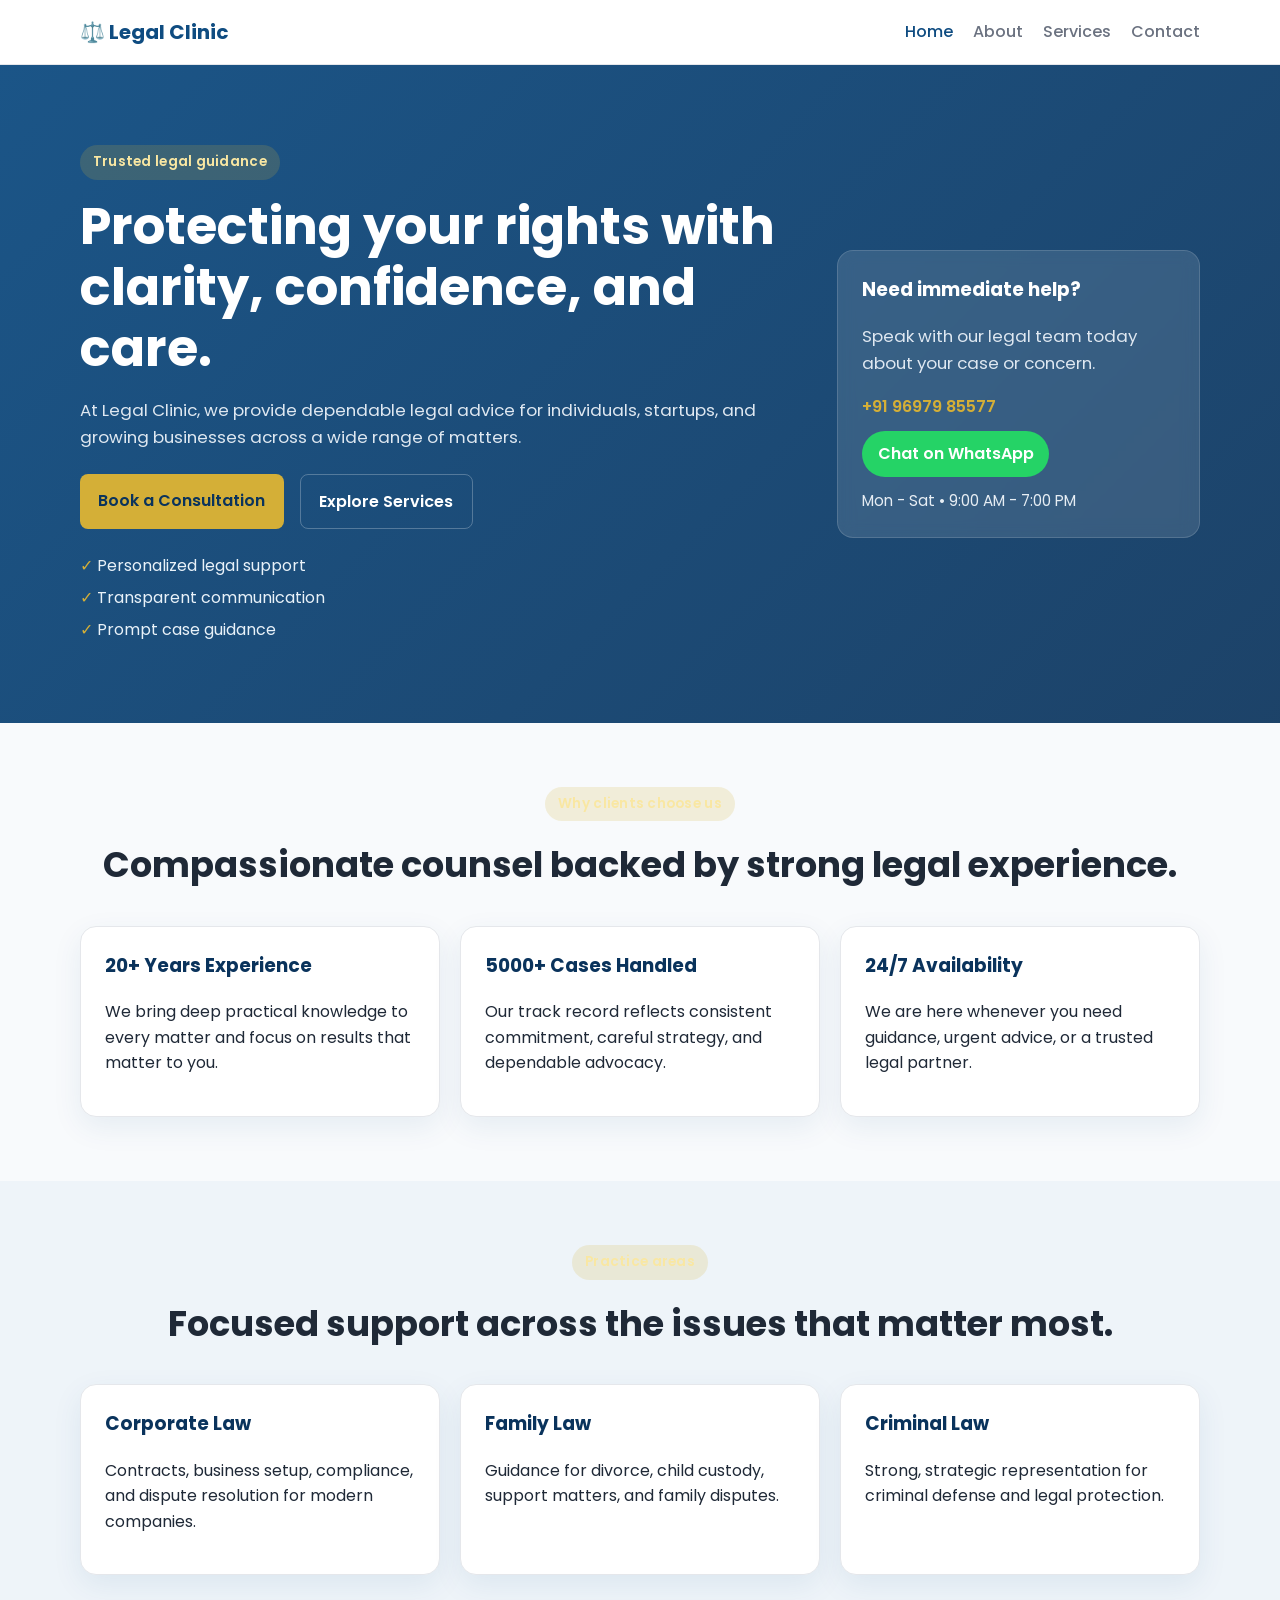
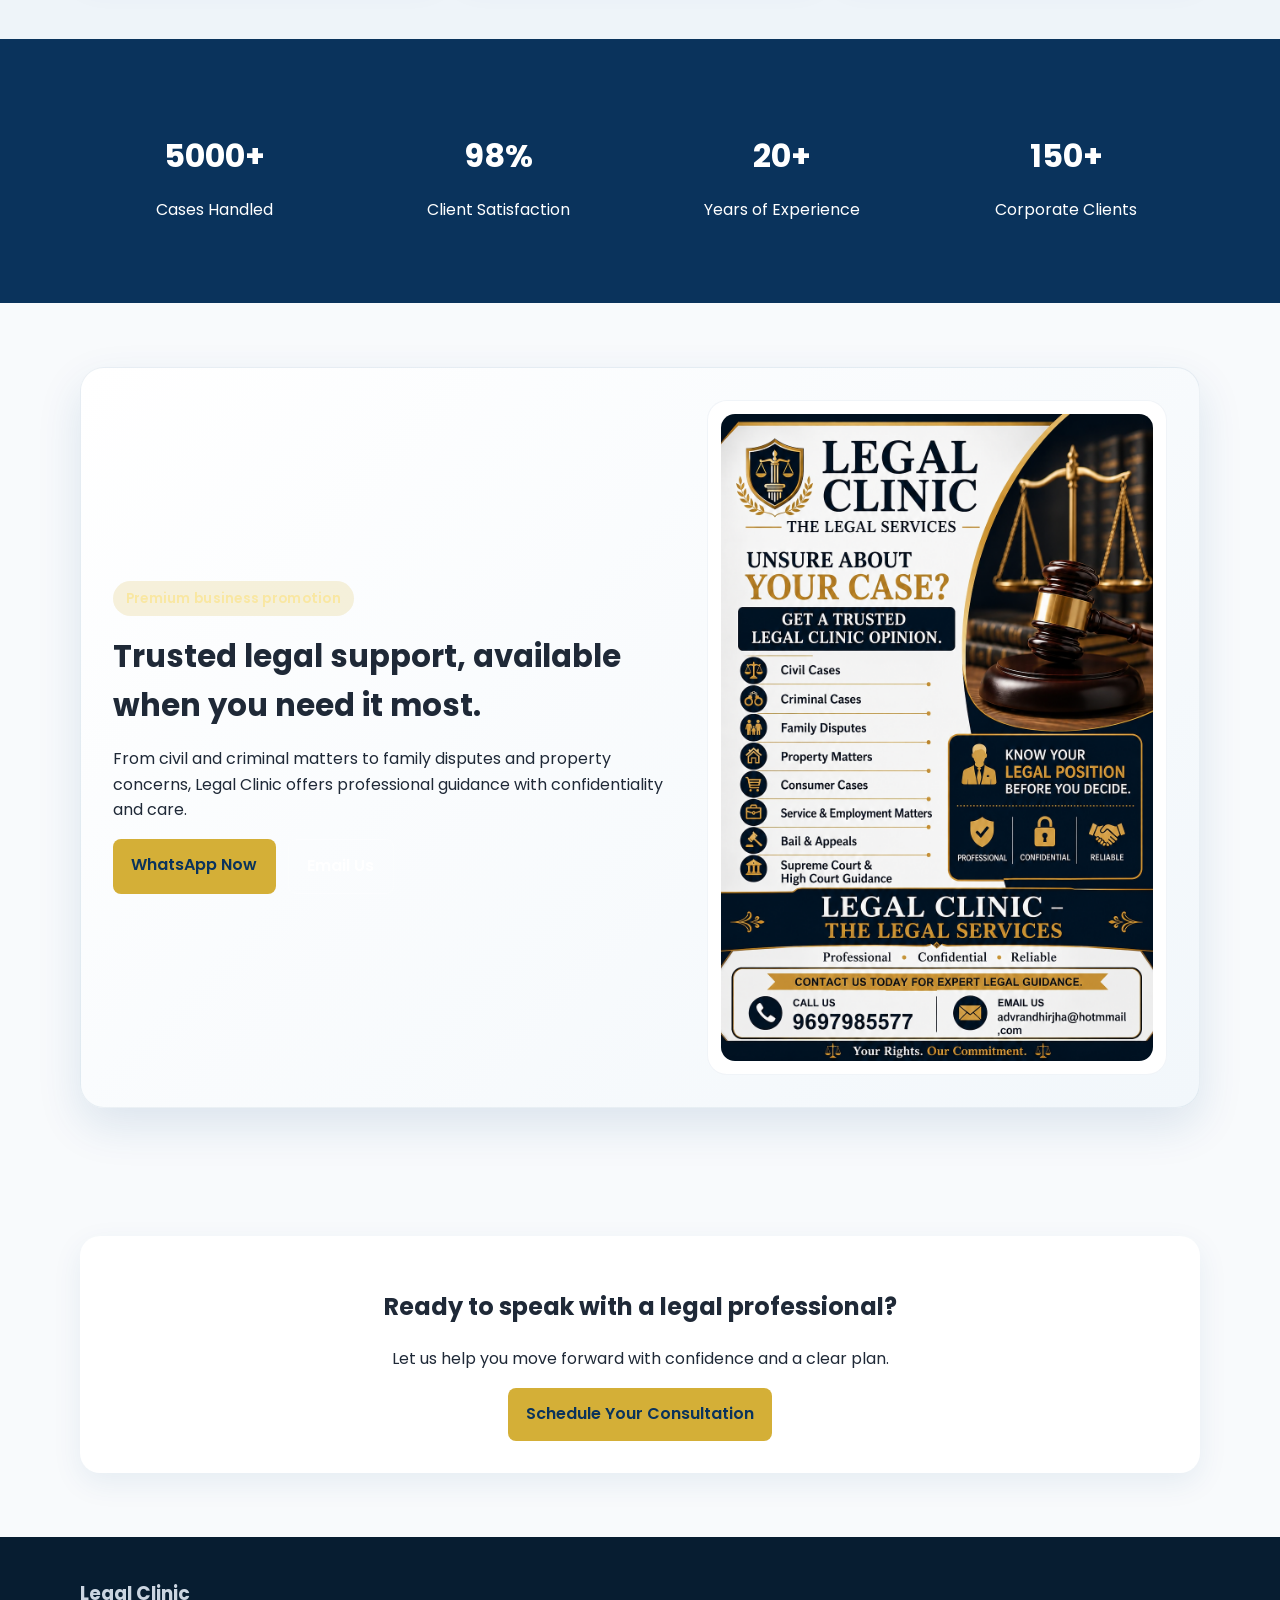
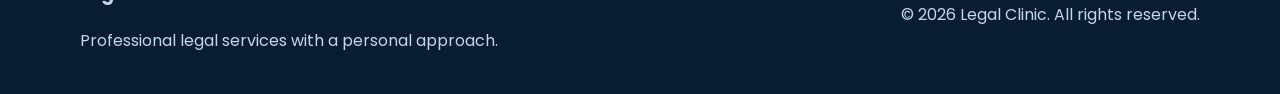
==== index.html @ 0fea8e50 "Initial commit: Legal Clinic website with services, contact, and promotional materials" ====
<!DOCTYPE html>
<html lang="en">
<head>
    <meta charset="UTF-8">
    <meta name="viewport" content="width=device-width, initial-scale=1.0">
    <meta name="description" content="Legal Clinic provides trusted legal guidance for individuals and businesses.">
    <title>Legal Clinic | Trusted Legal Services</title>
    <link rel="stylesheet" href="css/style.css">
    <link href="https://fonts.googleapis.com/css2?family=Poppins:wght@300;400;500;600;700&display=swap" rel="stylesheet">
</head>
<body>
    <header class="site-header">
        <div class="container header-inner">
            <a href="index.html" class="logo">⚖️ Legal Clinic</a>
            <nav class="nav-links">
                <a href="index.html" class="active">Home</a>
                <a href="about.html">About</a>
                <a href="services.html">Services</a>
                <a href="contact.html">Contact</a>
            </nav>
        </div>
    </header>

    <main>
        <section class="hero">
            <div class="container hero-grid">
                <div class="hero-content">
                    <span class="badge">Trusted legal guidance</span>
                    <h1>Protecting your rights with clarity, confidence, and care.</h1>
                    <p>At Legal Clinic, we provide dependable legal advice for individuals, startups, and growing businesses across a wide range of matters.</p>
                    <div class="hero-actions">
                        <a href="contact.html" class="btn btn-primary">Book a Consultation</a>
                        <a href="services.html" class="btn btn-secondary">Explore Services</a>
                    </div>
                    <ul class="hero-points">
                        <li>Personalized legal support</li>
                        <li>Transparent communication</li>
                        <li>Prompt case guidance</li>
                    </ul>
                </div>

                <div class="hero-card">
                    <h3>Need immediate help?</h3>
                    <p>Speak with our legal team today about your case or concern.</p>
                    <a href="tel:+919697985577">+91 96979 85577</a>
                    <a href="https://wa.me/919697985577?text=Hello%20Legal%20Clinic%2C%20I%20would%20like%20to%20discuss%20my%20legal%20matter." class="whatsapp-btn" target="_blank" rel="noopener noreferrer">Chat on WhatsApp</a>
                    <div class="availability">Mon - Sat • 9:00 AM - 7:00 PM</div>
                </div>
            </div>
        </section>

        <section class="section">
            <div class="container">
                <div class="section-heading">
                    <span class="badge">Why clients choose us</span>
                    <h2>Compassionate counsel backed by strong legal experience.</h2>
                </div>
                <div class="cards">
                    <div class="card">
                        <h3>20+ Years Experience</h3>
                        <p>We bring deep practical knowledge to every matter and focus on results that matter to you.</p>
                    </div>
                    <div class="card">
                        <h3>5000+ Cases Handled</h3>
                        <p>Our track record reflects consistent commitment, careful strategy, and dependable advocacy.</p>
                    </div>
                    <div class="card">
                        <h3>24/7 Availability</h3>
                        <p>We are here whenever you need guidance, urgent advice, or a trusted legal partner.</p>
                    </div>
                </div>
            </div>
        </section>

        <section class="section alt-section">
            <div class="container">
                <div class="section-heading">
                    <span class="badge">Practice areas</span>
                    <h2>Focused support across the issues that matter most.</h2>
                </div>
                <div class="cards">
                    <div class="card">
                        <h3>Corporate Law</h3>
                        <p>Contracts, business setup, compliance, and dispute resolution for modern companies.</p>
                    </div>
                    <div class="card">
                        <h3>Family Law</h3>
                        <p>Guidance for divorce, child custody, support matters, and family disputes.</p>
                    </div>
                    <div class="card">
                        <h3>Criminal Law</h3>
                        <p>Strong, strategic representation for criminal defense and legal protection.</p>
                    </div>
                </div>
            </div>
        </section>

        <section class="section stats-section">
            <div class="container stats-grid">
                <div class="stat">
                    <h2>5000+</h2>
                    <p>Cases Handled</p>
                </div>
                <div class="stat">
                    <h2>98%</h2>
                    <p>Client Satisfaction</p>
                </div>
                <div class="stat">
                    <h2>20+</h2>
                    <p>Years of Experience</p>
                </div>
                <div class="stat">
                    <h2>150+</h2>
                    <p>Corporate Clients</p>
                </div>
            </div>
        </section>

        <section class="section">
            <div class="container premium-flyer">
                <div class="premium-flyer-content">
                    <span class="badge">Premium business promotion</span>
                    <h2>Trusted legal support, available when you need it most.</h2>
                    <p>From civil and criminal matters to family disputes and property concerns, Legal Clinic offers professional guidance with confidentiality and care.</p>
                    <div class="flyer-actions">
                        <a href="https://wa.me/919697985577?text=Hello%20Legal%20Clinic%2C%20I%20would%20like%20to%20book%20a%20consultation." class="btn btn-primary" target="_blank" rel="noopener noreferrer">WhatsApp Now</a>
                        <a href="mailto:advrandhirjha@hotmail.com" class="btn btn-secondary">Email Us</a>
                    </div>
                </div>
                <div class="premium-flyer-visual">
                    <img src="Images/flyer.png" alt="Legal Clinic promotional flyer" loading="lazy">
                </div>
            </div>
        </section>

        <section class="section cta-section">
            <div class="container cta-box">
                <h2>Ready to speak with a legal professional?</h2>
                <p>Let us help you move forward with confidence and a clear plan.</p>
                <a href="contact.html" class="btn btn-primary">Schedule Your Consultation</a>
            </div>
        </section>
    </main>

    <footer class="site-footer">
        <div class="container footer-content">
            <div>
                <h3>Legal Clinic</h3>
                <p>Professional legal services with a personal approach.</p>
            </div>
            <p>© <span id="year"></span> Legal Clinic. All rights reserved.</p>
        </div>
    </footer>

    <script src="js/script.js"></script>
</body>
</html>
---- css/style.css ----
:root {
    --primary: #0f4c81;
    --primary-dark: #0a335c;
    --accent: #d4af37;
    --text: #1f2937;
    --muted: #6b7280;
    --bg: #f8fafc;
    --white: #ffffff;
    --border: #e5e7eb;
}

* { box-sizing: border-box; }
body {
    margin: 0;
    font-family: 'Poppins', sans-serif;
    color: var(--text);
    background: var(--bg);
    line-height: 1.6;
}
a { text-decoration: none; color: inherit; }
img { max-width: 100%; }
.container {
    width: min(1120px, calc(100% - 2rem));
    margin: 0 auto;
}
.site-header {
    background: var(--white);
    border-bottom: 1px solid var(--border);
    position: sticky;
    top: 0;
    z-index: 10;
}
.header-inner {
    display: flex;
    justify-content: space-between;
    align-items: center;
    padding: 1rem 0;
}
.logo {
    font-size: 1.25rem;
    font-weight: 700;
    color: var(--primary);
}
.nav-links {
    display: flex;
    gap: 1.25rem;
    color: var(--muted);
    font-weight: 500;
}
.nav-links a.active,
.nav-links a:hover {
    color: var(--primary);
}
.hero {
    background: linear-gradient(135deg, rgba(15,76,129,0.95), rgba(10,51,92,0.92));
    color: var(--white);
    padding: 5rem 0;
}
.hero-grid {
    display: grid;
    grid-template-columns: 2fr 1fr;
    gap: 2rem;
    align-items: center;
}
.badge {
    display: inline-block;
    padding: 0.4rem 0.8rem;
    border-radius: 999px;
    background: rgba(212,175,55,0.18);
    color: #f9e7a2;
    font-size: 0.85rem;
    margin-bottom: 1rem;
    font-weight: 600;
    letter-spacing: 0.02em;
}
.hero h1 {
    font-size: clamp(2rem, 4vw, 3.2rem);
    line-height: 1.2;
    margin: 0 0 1rem;
}
.hero p { font-size: 1.05rem; color: #dfe8f1; }
.hero-actions { display: flex; flex-wrap: wrap; gap: 1rem; margin: 1.5rem 0; }
.btn {
    display: inline-block;
    padding: 0.85rem 1.15rem;
    border-radius: 8px;
    font-weight: 600;
    transition: transform 0.2s ease, box-shadow 0.2s ease;
}
.btn:hover { transform: translateY(-2px); }
.btn-primary { background: var(--accent); color: var(--primary-dark); }
.btn-secondary { border: 1px solid rgba(255,255,255,0.25); color: var(--white); }
.hero-points { list-style: none; padding: 0; margin: 0; display: grid; gap: 0.4rem; color: #e9f2f9; }
.hero-points li::before { content: '✓ '; color: var(--accent); }
.hero-card {
    background: rgba(255,255,255,0.12);
    padding: 1.5rem;
    border: 1px solid rgba(255,255,255,0.14);
    border-radius: 16px;
    backdrop-filter: blur(8px);
}
.hero-card h3 { margin-top: 0; }
.hero-card a { color: var(--accent); font-weight: 600; }
.whatsapp-btn {
    display: inline-block;
    margin-top: 0.7rem;
    padding: 0.65rem 0.95rem;
    border-radius: 999px;
    background: #25d366;
    color: white !important;
    font-weight: 700;
    width: fit-content;
}
.availability { margin-top: 0.75rem; color: #e7eef4; font-size: 0.95rem; }
.section { padding: 4rem 0; }
.alt-section { background: #eef4f9; }
.section-heading { text-align: center; margin-bottom: 2rem; }
.section-heading h2 { font-size: clamp(1.6rem, 3vw, 2.2rem); margin: 0; }
.cards {
    display: grid;
    grid-template-columns: repeat(3, minmax(0, 1fr));
    gap: 1.25rem;
}
.card {
    background: var(--white);
    padding: 1.5rem;
    border-radius: 16px;
    box-shadow: 0 10px 30px rgba(15,76,129,0.08);
    border: 1px solid var(--border);
}
.card h3 { margin-top: 0; color: var(--primary-dark); }
.stats-section { background: var(--primary-dark); color: var(--white); }
.stats-grid { display: grid; grid-template-columns: repeat(4, minmax(0, 1fr)); gap: 1rem; }
.stat { text-align: center; }
.stat h2 { font-size: 2rem; margin-bottom: 0.3rem; }
.cta-box {
    text-align: center;
    background: var(--white);
    padding: 2rem;
    border-radius: 20px;
    box-shadow: 0 10px 30px rgba(15,76,129,0.08);
}
.premium-flyer {
    display: grid;
    grid-template-columns: 1.1fr 0.9fr;
    gap: 2rem;
    align-items: center;
    background: linear-gradient(135deg, #ffffff, #f2f7fb);
    padding: 2rem;
    border-radius: 24px;
    box-shadow: 0 18px 45px rgba(15,76,129,0.12);
    border: 1px solid rgba(15,76,129,0.08);
}
.premium-flyer-content h2 {
    font-size: clamp(1.5rem, 2.4vw, 2.1rem);
    margin: 0 0 0.8rem;
}
.premium-flyer-visual {
    background: var(--white);
    padding: 0.9rem;
    border-radius: 20px;
    box-shadow: inset 0 0 0 1px rgba(15,76,129,0.06);
}
.premium-flyer-visual img {
    width: 100%;
    border-radius: 14px;
    display: block;
}
.flyer-actions {
    display: flex;
    flex-wrap: wrap;
    gap: 0.75rem;
    margin-top: 1rem;
}
.site-footer { background: #071d31; color: #cbd5e1; padding: 1.5rem 0; }
.footer-content { display: flex; justify-content: space-between; align-items: center; gap: 1rem; }
.page-banner {
    background: linear-gradient(135deg, var(--primary-dark), var(--primary));
    color: var(--white);
    padding: 3rem 0;
}
.page-banner h1 { margin: 0 0 0.5rem; font-size: 2rem; }
.page-content { padding: 3rem 0; }
.grid-2 { display: grid; grid-template-columns: 1.2fr 0.8fr; gap: 2rem; }
.contact-card { background: var(--white); padding: 1.5rem; border-radius: 16px; box-shadow: 0 10px 30px rgba(15,76,129,0.08); }
.info-list { padding-left: 1rem; }
@media (max-width: 900px) {
    .hero-grid, .grid-2, .premium-flyer { grid-template-columns: 1fr; }
    .cards, .stats-grid { grid-template-columns: 1fr 1fr; }
}
@media (max-width: 640px) {
    .nav-links { display: none; }
    .cards, .stats-grid { grid-template-columns: 1fr; }
    .hero { padding: 3.5rem 0; }
    .footer-content { flex-direction: column; align-items: flex-start; }
}
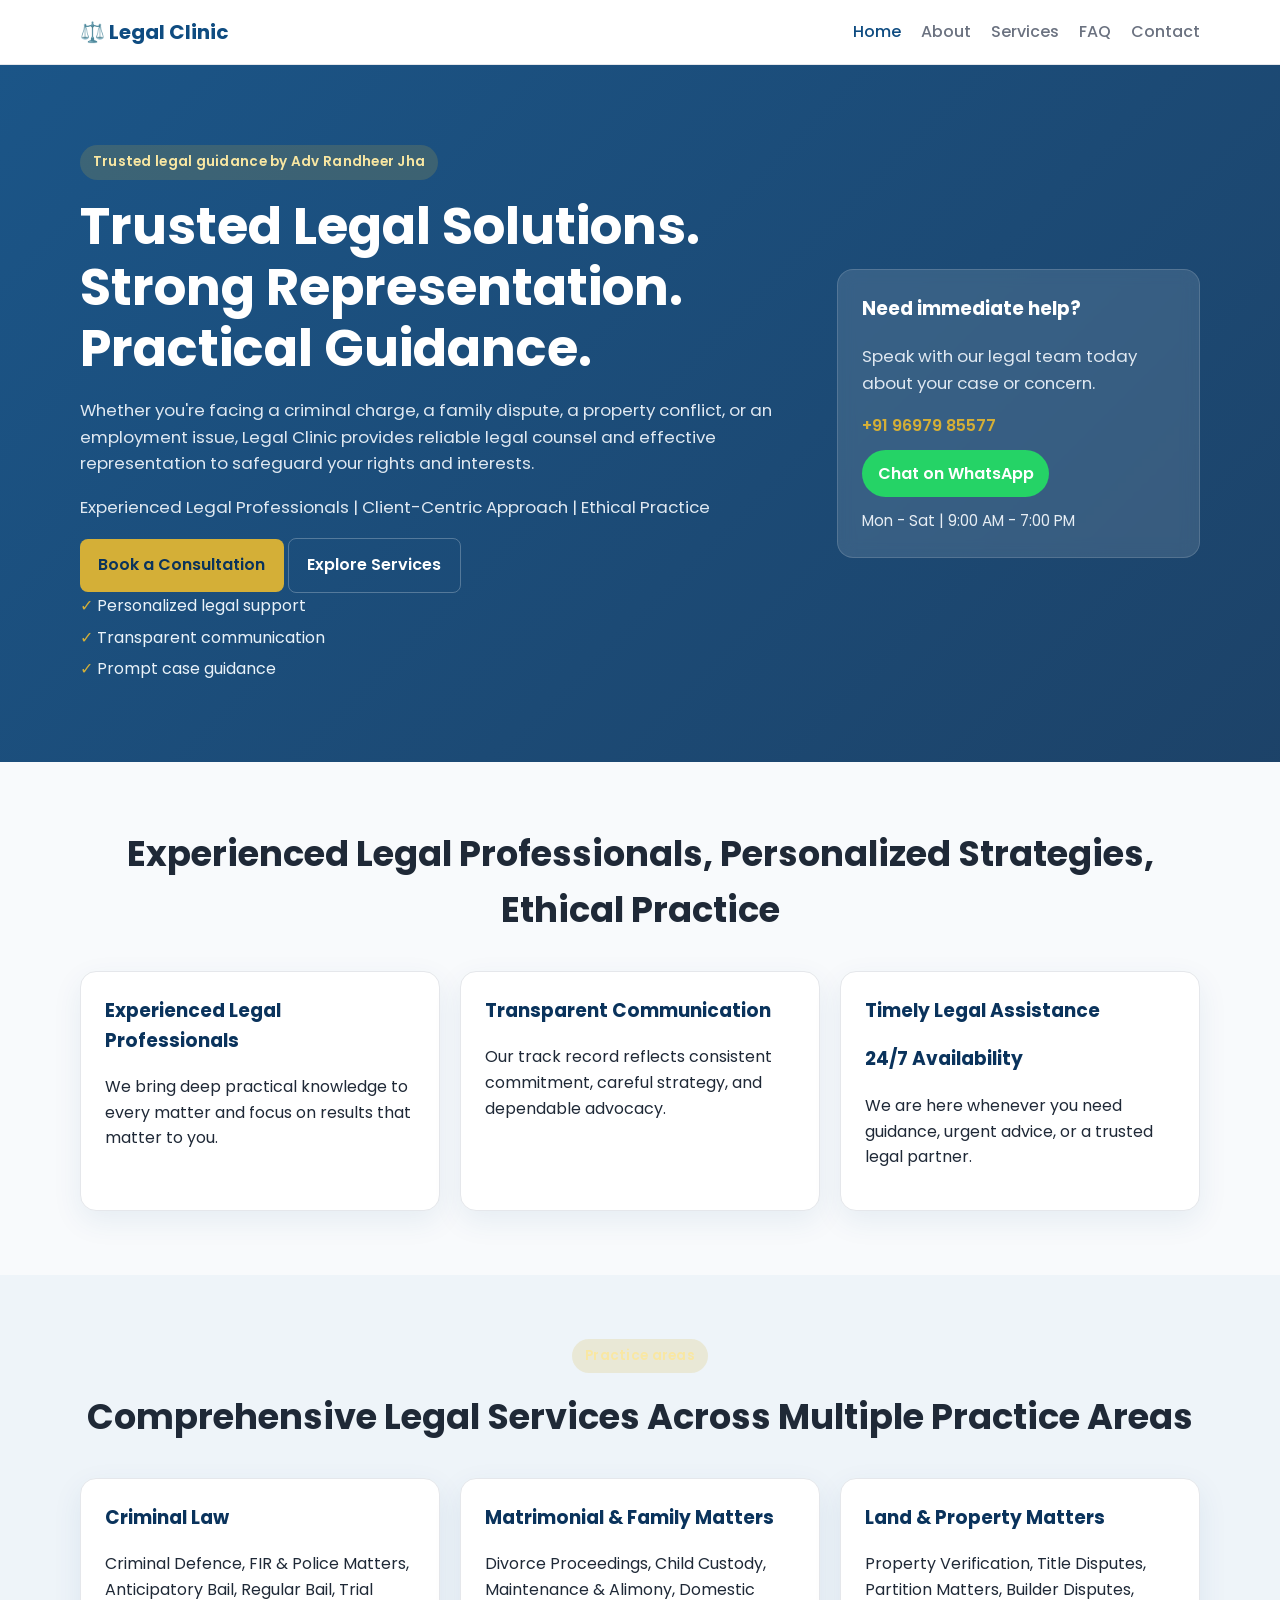
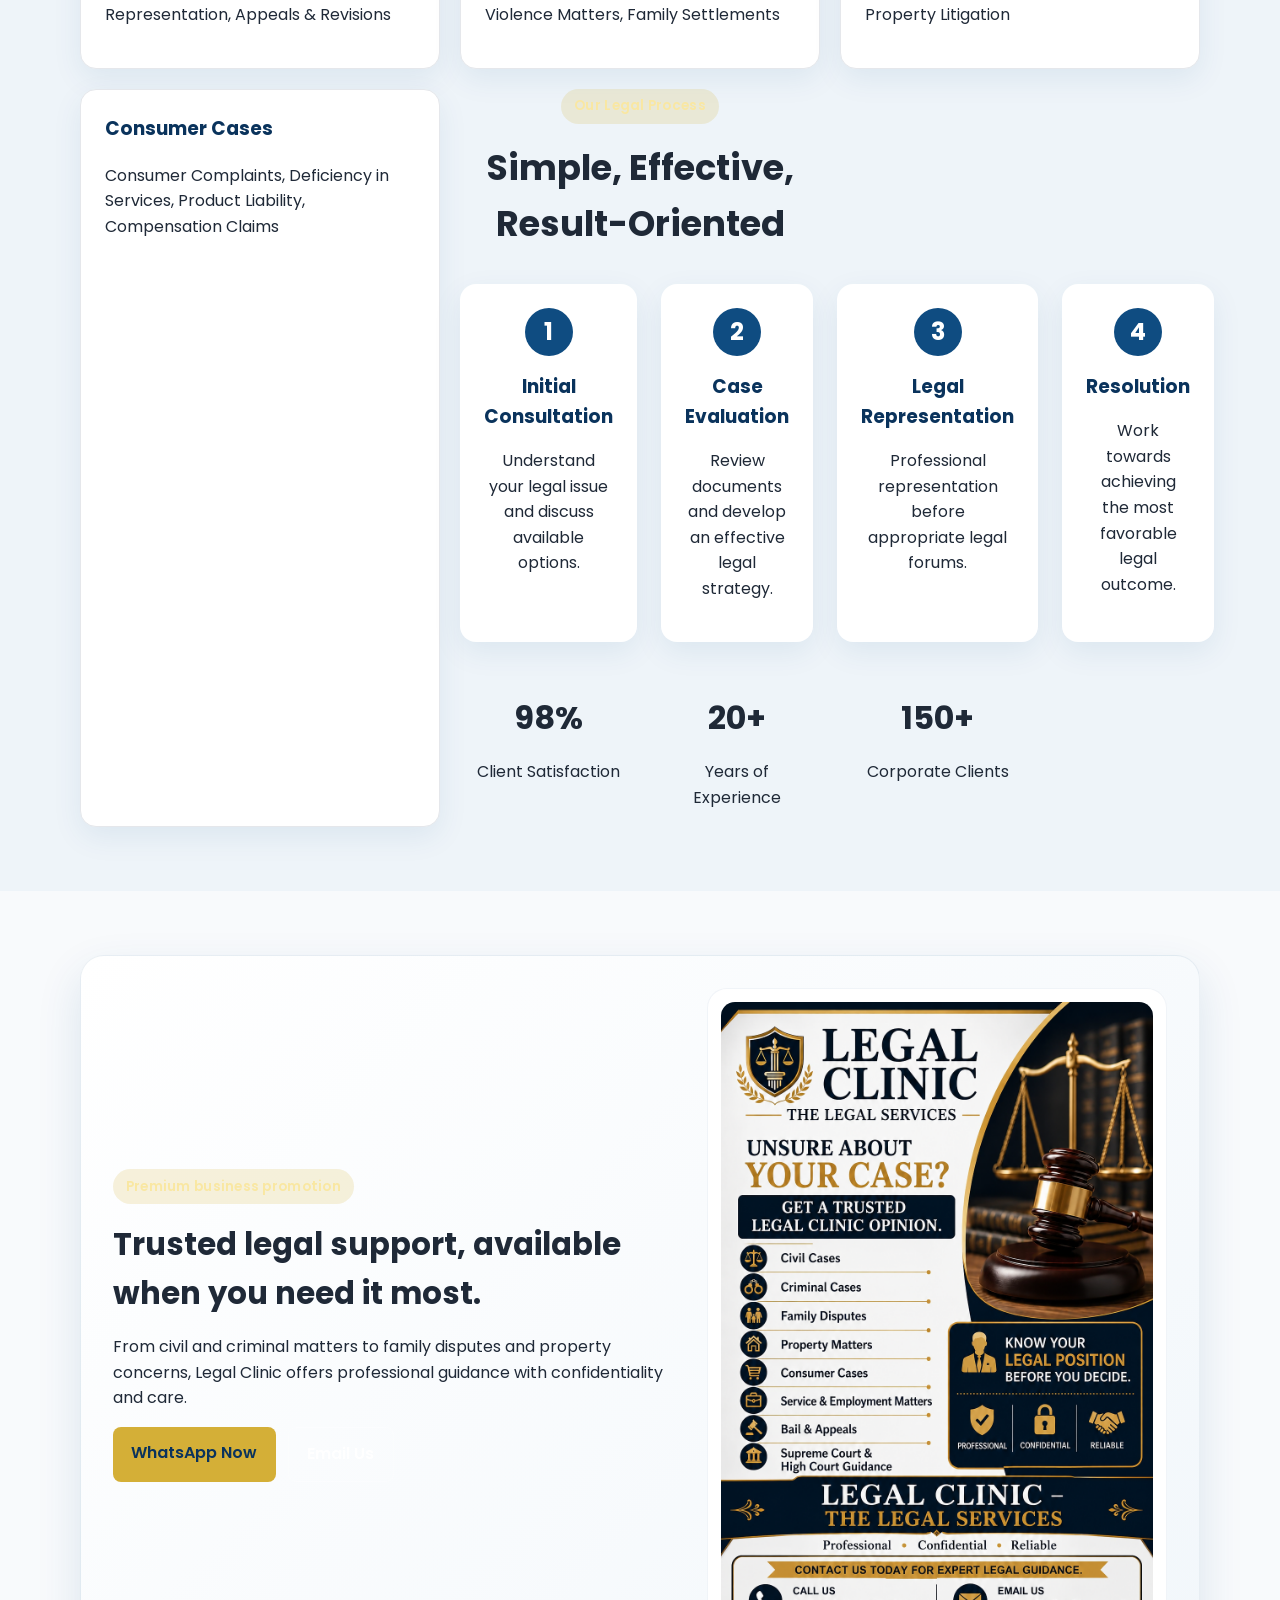
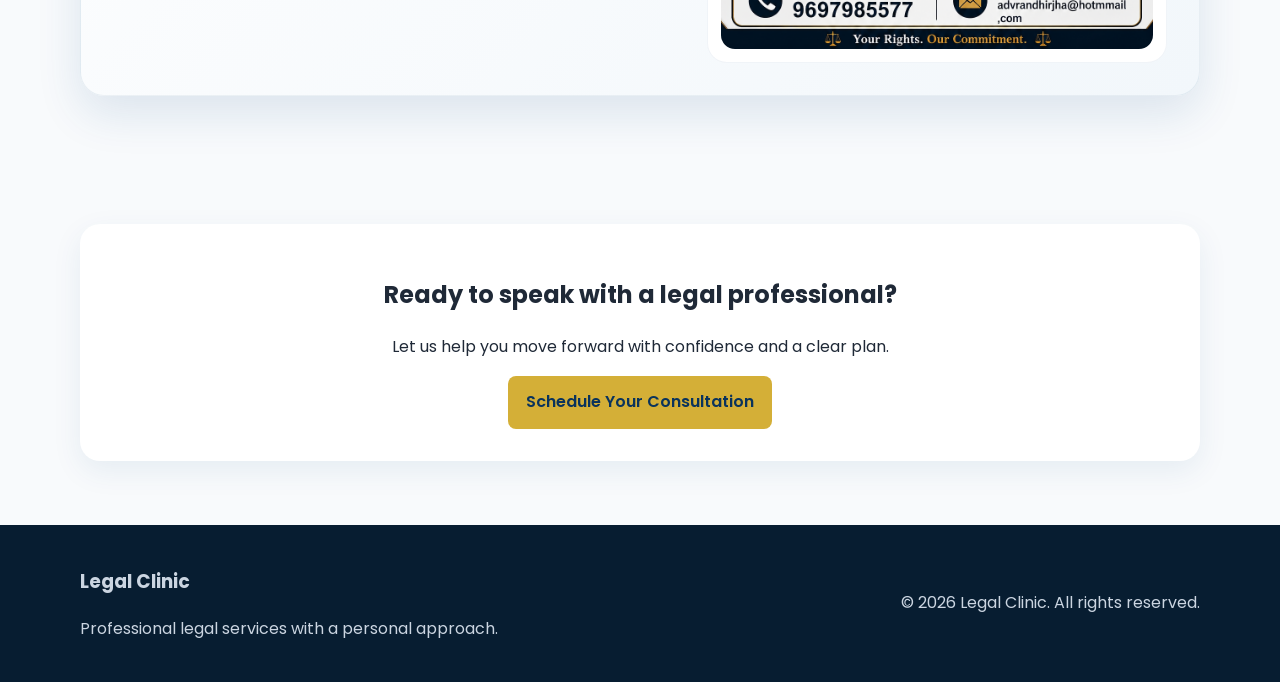
==== commit 2cd28a1a: "Update website with comprehensive content: add advocate name, office address, detailed services, FAQ" ====
--- a/index.html
+++ b/index.html
@@ -16,6 +16,7 @@
                 <a href="index.html" class="active">Home</a>
                 <a href="about.html">About</a>
                 <a href="services.html">Services</a>
+                <a href="faq.html">FAQ</a>
                 <a href="contact.html">Contact</a>
             </nav>
         </div>
@@ -25,9 +26,10 @@
         <section class="hero">
             <div class="container hero-grid">
                 <div class="hero-content">
-                    <span class="badge">Trusted legal guidance</span>
-                    <h1>Protecting your rights with clarity, confidence, and care.</h1>
-                    <p>At Legal Clinic, we provide dependable legal advice for individuals, startups, and growing businesses across a wide range of matters.</p>
+                    <span class="badge">Trusted legal guidance by Adv Randheer Jha</span>
+                    <h1>Trusted Legal Solutions. Strong Representation. Practical Guidance.</h1>
+                    <p>Whether you're facing a criminal charge, a family dispute, a property conflict, or an employment issue, Legal Clinic provides reliable legal counsel and effective representation to safeguard your rights and interests.</p>
+                    <p class="subheading">Experienced Legal Professionals | Client-Centric Approach | Ethical Practice</p>
                     <div class="hero-actions">
                         <a href="contact.html" class="btn btn-primary">Book a Consultation</a>
                         <a href="services.html" class="btn btn-secondary">Explore Services</a>
@@ -44,27 +46,27 @@
                     <p>Speak with our legal team today about your case or concern.</p>
                     <a href="tel:+919697985577">+91 96979 85577</a>
                     <a href="https://wa.me/919697985577?text=Hello%20Legal%20Clinic%2C%20I%20would%20like%20to%20discuss%20my%20legal%20matter." class="whatsapp-btn" target="_blank" rel="noopener noreferrer">Chat on WhatsApp</a>
-                    <div class="availability">Mon - Sat • 9:00 AM - 7:00 PM</div>
+                    <div class="availability">Mon - Sat | 9:00 AM - 7:00 PM</div>
                 </div>
             </div>
         </section>
 
         <section class="section">
             <div class="container">
-                <div class="section-heading">
-                    <span class="badge">Why clients choose us</span>
-                    <h2>Compassionate counsel backed by strong legal experience.</h2>
+                <div class="section-heading"Choose Legal Clinic</span>
+                    <h2>Experienced Legal Professionals, Personalized Strategies, Ethical Practice</h2>
                 </div>
                 <div class="cards">
                     <div class="card">
-                        <h3>20+ Years Experience</h3>
+                        <h3>Experienced Legal Professionals</h3>
                         <p>We bring deep practical knowledge to every matter and focus on results that matter to you.</p>
                     </div>
                     <div class="card">
-                        <h3>5000+ Cases Handled</h3>
+                        <h3>Transparent Communication</h3>
                         <p>Our track record reflects consistent commitment, careful strategy, and dependable advocacy.</p>
                     </div>
                     <div class="card">
+                        <h3>Timely Legal Assistance
                         <h3>24/7 Availability</h3>
                         <p>We are here whenever you need guidance, urgent advice, or a trusted legal partner.</p>
                     </div>
@@ -76,30 +78,52 @@
             <div class="container">
                 <div class="section-heading">
                     <span class="badge">Practice areas</span>
-                    <h2>Focused support across the issues that matter most.</h2>
+                    <h2>Comprehensive Legal Services Across Multiple Practice Areas</h2>
                 </div>
                 <div class="cards">
                     <div class="card">
-                        <h3>Corporate Law</h3>
-                        <p>Contracts, business setup, compliance, and dispute resolution for modern companies.</p>
+                        <h3>Criminal Law</h3>
+                        <p>Criminal Defence, FIR & Police Matters, Anticipatory Bail, Regular Bail, Trial Representation, Appeals & Revisions</p>
                     </div>
                     <div class="card">
-                        <h3>Family Law</h3>
-                        <p>Guidance for divorce, child custody, support matters, and family disputes.</p>
+                        <h3>Matrimonial & Family Matters</h3>
+                        <p>Divorce Proceedings, Child Custody, Maintenance & Alimony, Domestic Violence Matters, Family Settlements</p>
                     </div>
                     <div class="card">
-                        <h3>Criminal Law</h3>
-                        <p>Strong, strategic representation for criminal defense and legal protection.</p>
+                        <h3>Land & Property Matters</h3>
+                        <p>Property Verification, Title Disputes, Partition Matters, Builder Disputes, Property Litigation</p>
                     </div>
+                    <div class="card">
+                        <h3>Consumer Cases</h3>
+                        <p>Consumer Complaints, Deficiency in Services, Product Liability, Compensation Claims</p>
+                    </div>
+                    <div class=">
+            <div class="container">
+                <div class="section-heading">
+                    <span class="badge">Our Legal Process</span>
+                    <h2>Simple, Effective, Result-Oriented</h2>
                 </div>
-            </div>
-        </section>
-
-        <section class="section stats-section">
-            <div class="container stats-grid">
-                <div class="stat">
-                    <h2>5000+</h2>
-                    <p>Cases Handled</p>
+                <div class="process-grid">
+                    <div class="process-step">
+                        <div class="step-number">1</div>
+                        <h3>Initial Consultation</h3>
+                        <p>Understand your legal issue and discuss available options.</p>
+                    </div>
+                    <div class="process-step">
+                        <div class="step-number">2</div>
+                        <h3>Case Evaluation</h3>
+                        <p>Review documents and develop an effective legal strategy.</p>
+                    </div>
+                    <div class="process-step">
+                        <div class="step-number">3</div>
+                        <h3>Legal Representation</h3>
+                        <p>Professional representation before appropriate legal forums.</p>
+                    </div>
+                    <div class="process-step">
+                        <div class="step-number">4</div>
+                        <h3>Resolution</h3>
+                        <p>Work towards achieving the most favorable legal outcome.</p>
+                    </div
                 </div>
                 <div class="stat">
                     <h2>98%</h2>
--- a/css/style.css
+++ b/css/style.css
@@ -79,6 +79,7 @@
     margin: 0 0 1rem;
 }
 .hero p { font-size: 1.05rem; color: #dfe8f1; }
+.subheading { font-size: 1rem; color: #e7eef4; margin-top: 0.5rem; }\n
 .hero-actions { display: flex; flex-wrap: wrap; gap: 1rem; margin: 1.5rem 0; }
 .btn {
     display: inline-block;
@@ -180,17 +181,32 @@
     padding: 3rem 0;
 }
 .page-banner h1 { margin: 0 0 0.5rem; font-size: 2rem; }
+.process-grid { display: grid; grid-template-columns: repeat(4, 1fr); gap: 1.5rem; margin-top: 2rem; }
+.process-step { background: var(--white); padding: 1.5rem; border-radius: 16px; box-shadow: 0 10px 30px rgba(15,76,129,0.08); text-align: center; }
+.step-number { display: inline-flex; align-items: center; justify-content: center; width: 3rem; height: 3rem; background: var(--primary); color: var(--white); border-radius: 50%; font-size: 1.5rem; font-weight: 700; margin-bottom: 1rem; }
+.process-step h3 { color: var(--primary-dark); margin: 0 0 0.5rem; }
+.faq-container { max-width: 800px; margin: 0 auto; }
+.faq-item { margin-bottom: 1rem; border: 1px solid var(--border); border-radius: 12px; overflow: hidden; }
+.faq-question { width: 100%; padding: 1.2rem; background: var(--white); border: none; text-align: left; cursor: pointer; display: flex; justify-content: space-between; align-items: center; font-size: 1rem; font-weight: 600; color: var(--primary-dark); transition: background 0.2s; }
+.faq-question:hover { background: var(--bg); }
+.faq-icon { font-size: 1.3rem; color: var(--accent); }
+.faq-answer { max-height: 0; overflow: hidden; transition: max-height 0.3s ease; background: var(--bg); }
+.faq-answer p { padding: 1rem 1.2rem; margin: 0; color: var(--text); }\n
 .page-content { padding: 3rem 0; }
 .grid-2 { display: grid; grid-template-columns: 1.2fr 0.8fr; gap: 2rem; }
 .contact-card { background: var(--white); padding: 1.5rem; border-radius: 16px; box-shadow: 0 10px 30px rgba(15,76,129,0.08); }
 .info-list { padding-left: 1rem; }
+.about-features { display: grid; grid-template-columns: repeat(2, 1fr); gap: 1.5rem; margin-top: 2rem; }
+.feature { background: var(--white); padding: 1.5rem; border-radius: 16px; box-shadow: 0 10px 30px rgba(15,76,129,0.08); }
+.feature h3 { color: var(--primary-dark); margin-top: 0; }\n
 @media (max-width: 900px) {
-    .hero-grid, .grid-2, .premium-flyer { grid-template-columns: 1fr; }
-    .cards, .stats-grid { grid-template-columns: 1fr 1fr; }
+    .hero-grid, .grid-2, .premium-flyer, .about-features { grid-template-columns: 1fr; }
+    .cards, .stats-grid, .process-grid { grid-template-columns: 1fr 1fr; }
 }
 @media (max-width: 640px) {
     .nav-links { display: none; }
-    .cards, .stats-grid { grid-template-columns: 1fr; }
+    .cards, .stats-grid, .process-grid { grid-template-columns: 1fr; }
+    .service-section ul { columns: 1; }
     .hero { padding: 3.5rem 0; }
     .footer-content { flex-direction: column; align-items: flex-start; }
 }
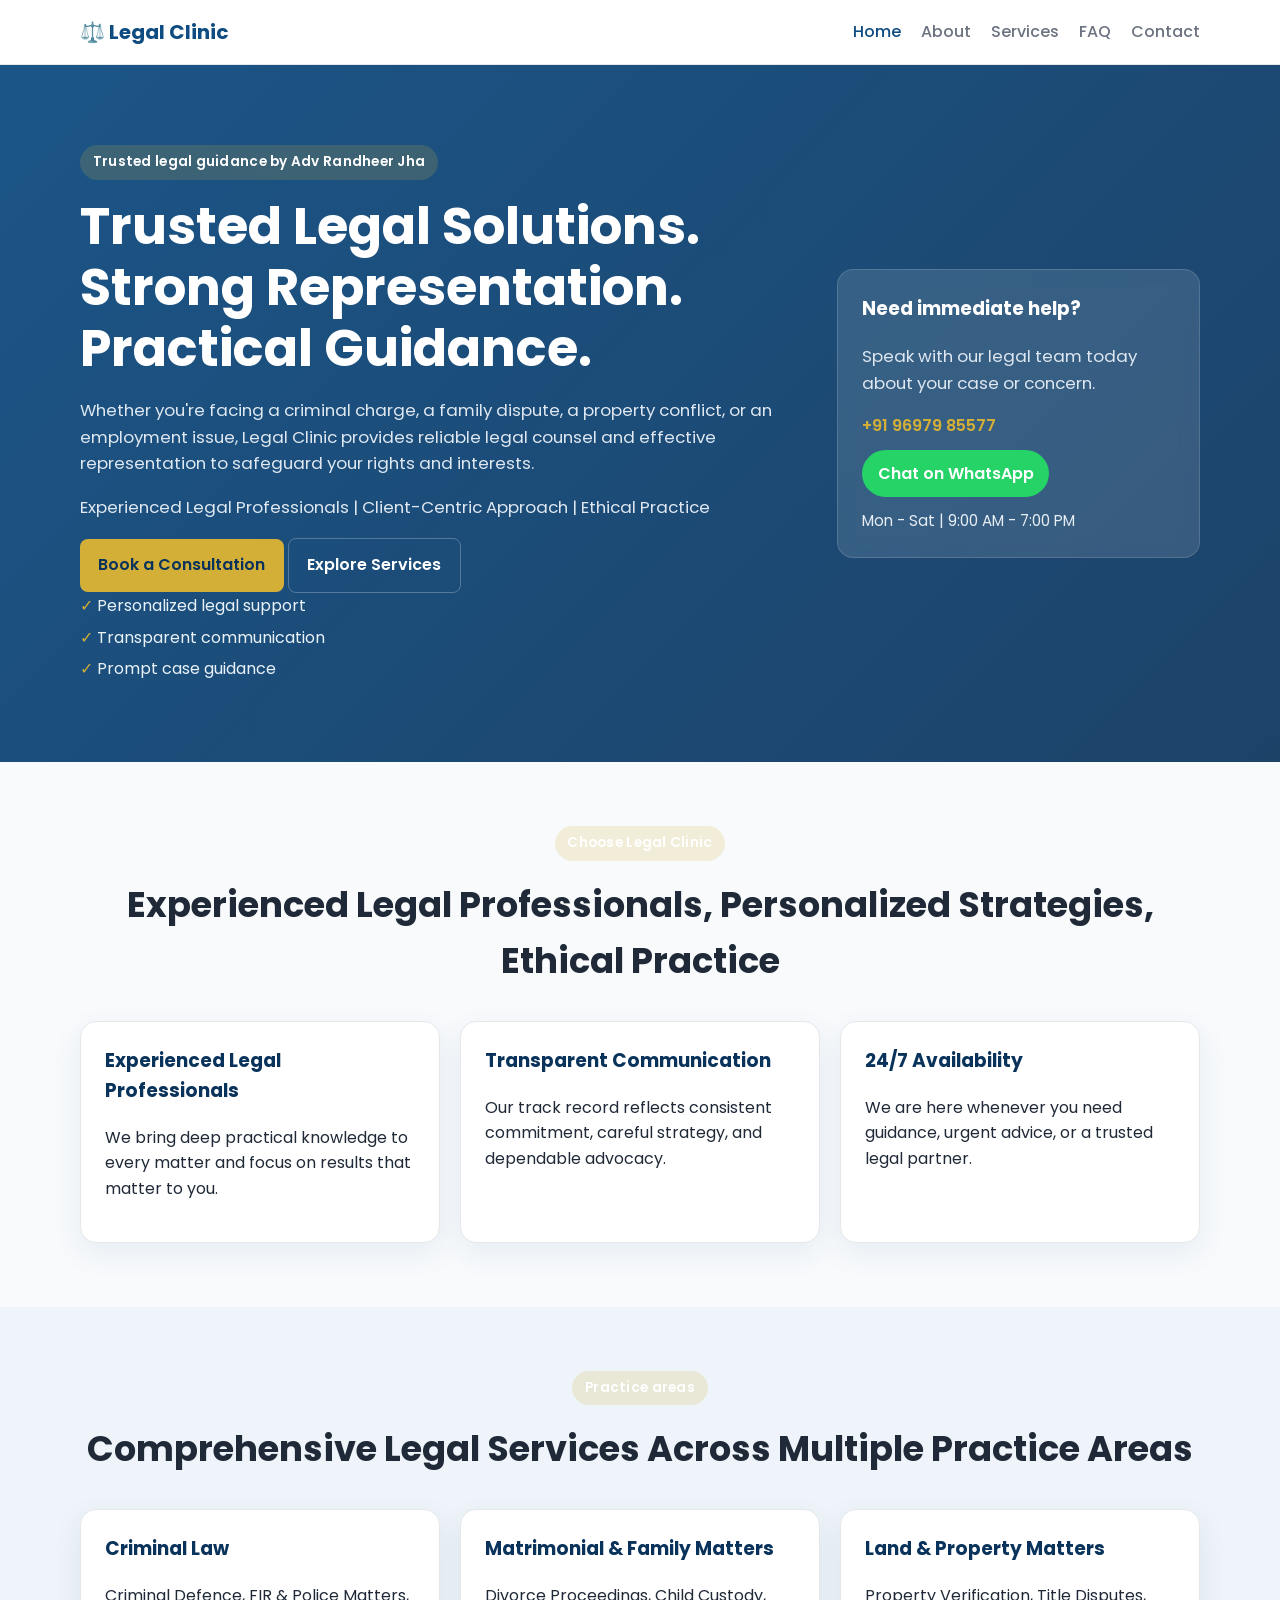
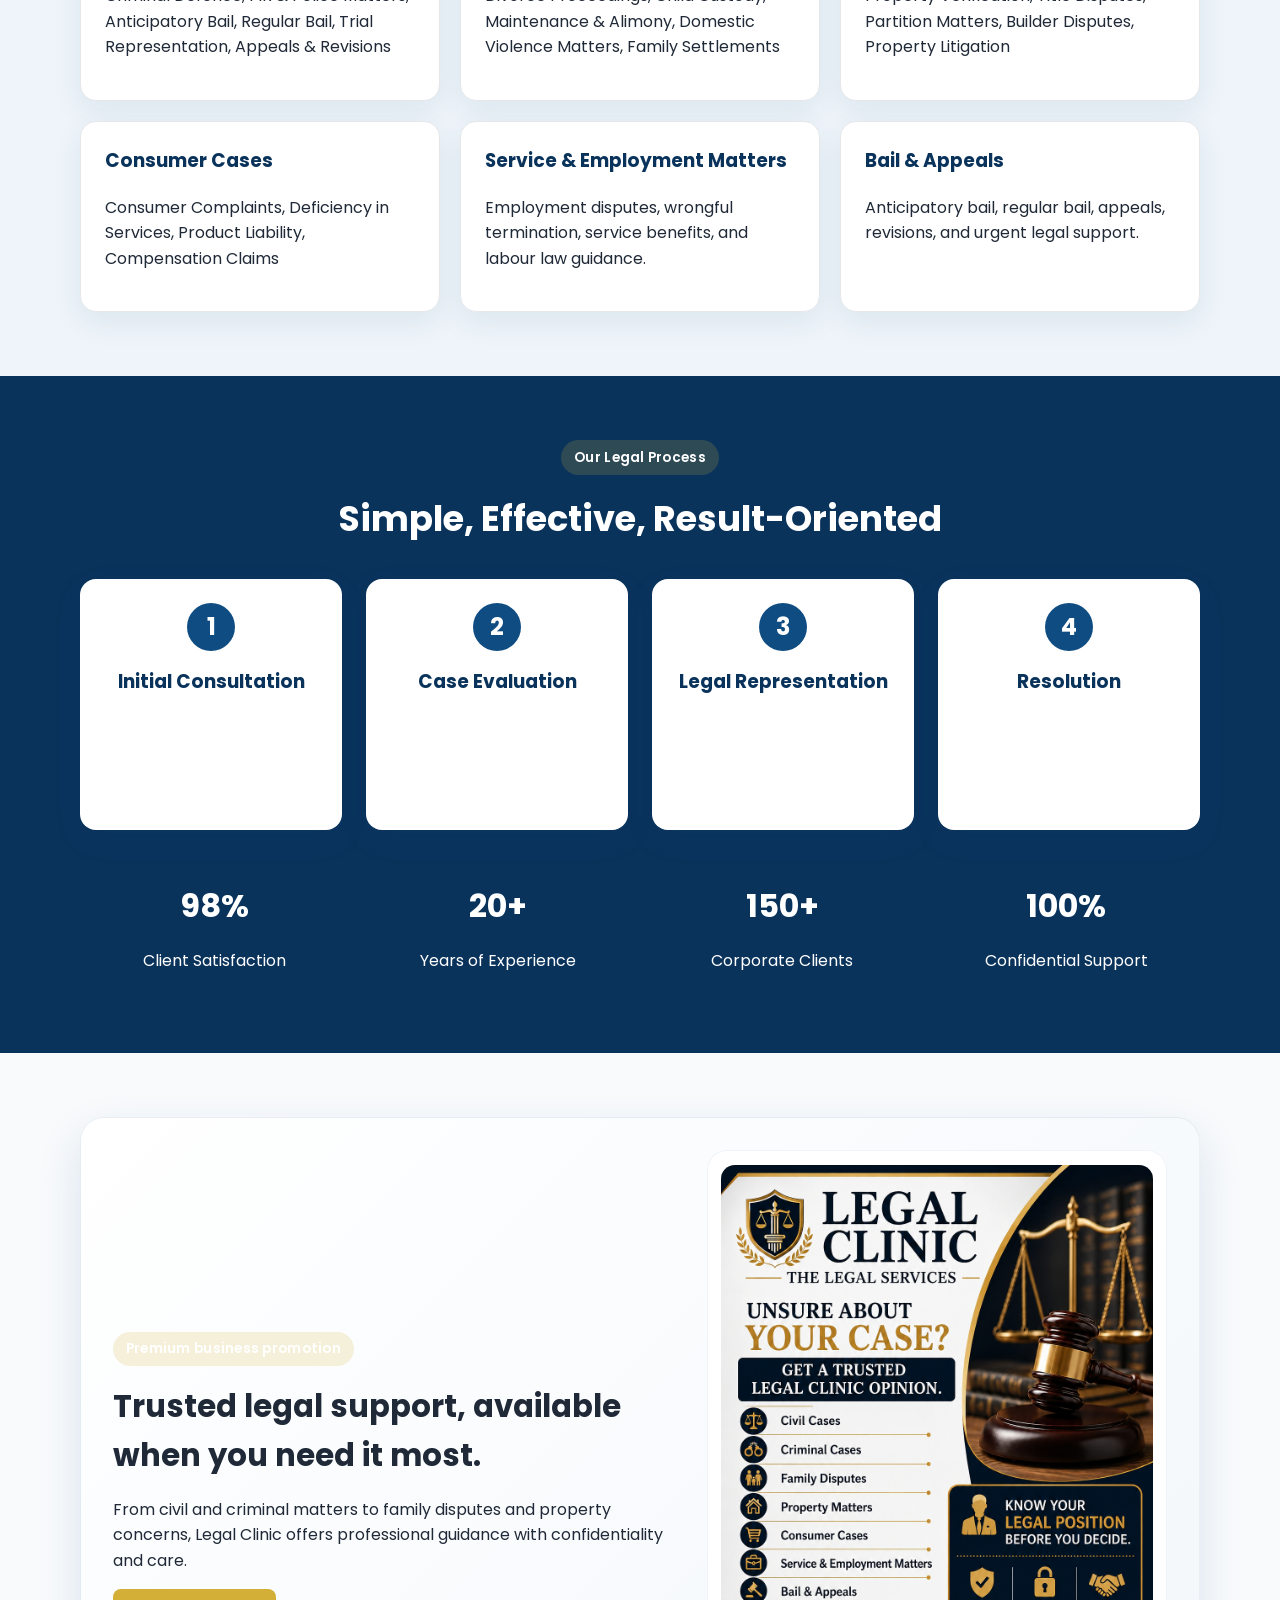
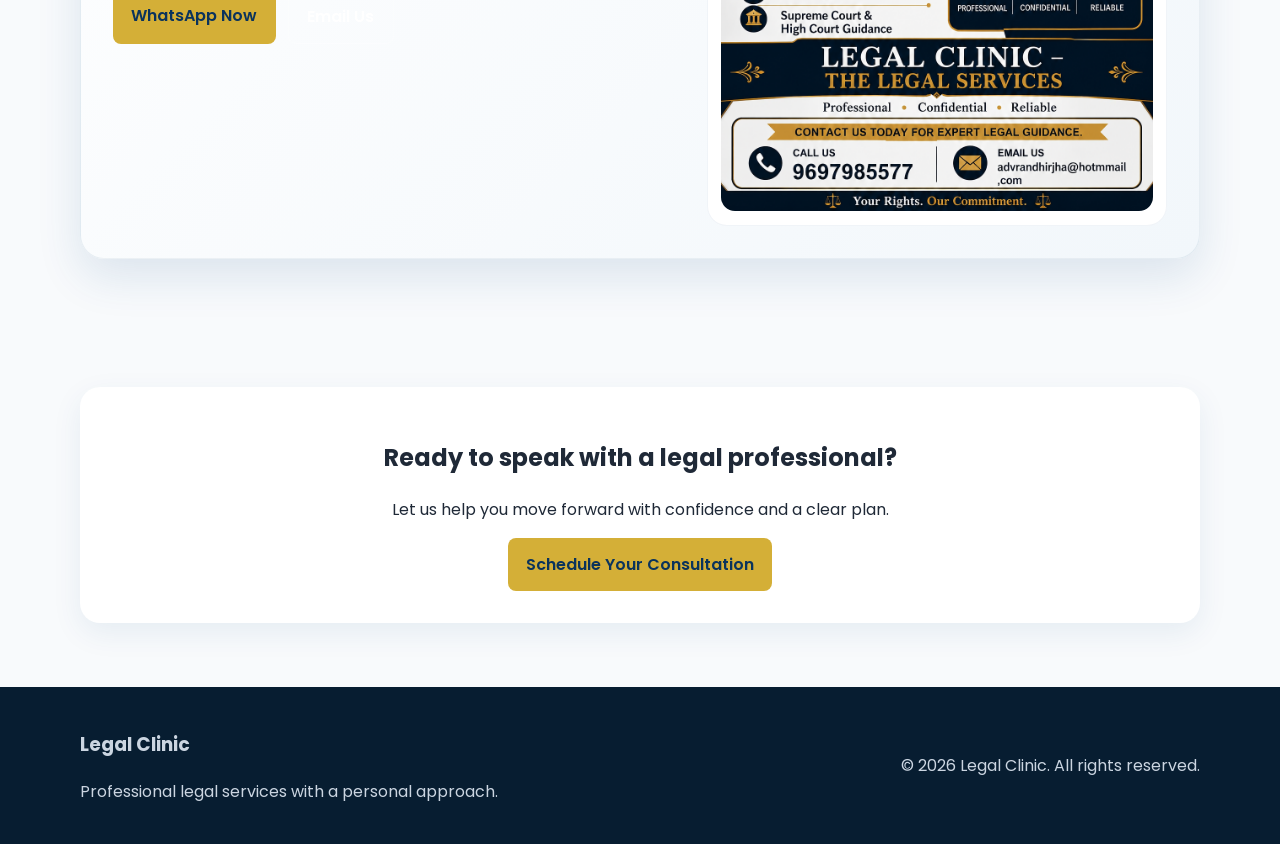
==== commit ca693639: "Improve mobile responsiveness" ====
--- a/index.html
+++ b/index.html
@@ -12,6 +12,11 @@
     <header class="site-header">
         <div class="container header-inner">
             <a href="index.html" class="logo">⚖️ Legal Clinic</a>
+            <button class="mobile-nav-toggle" aria-label="Toggle navigation">
+                <span></span>
+                <span></span>
+                <span></span>
+            </button>
             <nav class="nav-links">
                 <a href="index.html" class="active">Home</a>
                 <a href="about.html">About</a>
@@ -53,7 +58,8 @@
 
         <section class="section">
             <div class="container">
-                <div class="section-heading"Choose Legal Clinic</span>
+                <div class="section-heading">
+                    <span class="badge">Choose Legal Clinic</span>
                     <h2>Experienced Legal Professionals, Personalized Strategies, Ethical Practice</h2>
                 </div>
                 <div class="cards">
@@ -66,7 +72,6 @@
                         <p>Our track record reflects consistent commitment, careful strategy, and dependable advocacy.</p>
                     </div>
                     <div class="card">
-                        <h3>Timely Legal Assistance
                         <h3>24/7 Availability</h3>
                         <p>We are here whenever you need guidance, urgent advice, or a trusted legal partner.</p>
                     </div>
@@ -97,7 +102,19 @@
                         <h3>Consumer Cases</h3>
                         <p>Consumer Complaints, Deficiency in Services, Product Liability, Compensation Claims</p>
                     </div>
-                    <div class=">
+                    <div class="card">
+                        <h3>Service & Employment Matters</h3>
+                        <p>Employment disputes, wrongful termination, service benefits, and labour law guidance.</p>
+                    </div>
+                    <div class="card">
+                        <h3>Bail & Appeals</h3>
+                        <p>Anticipatory bail, regular bail, appeals, revisions, and urgent legal support.</p>
+                    </div>
+                </div>
+            </div>
+        </section>
+
+        <section class="section stats-section">
             <div class="container">
                 <div class="section-heading">
                     <span class="badge">Our Legal Process</span>
@@ -123,19 +140,25 @@
                         <div class="step-number">4</div>
                         <h3>Resolution</h3>
                         <p>Work towards achieving the most favorable legal outcome.</p>
-                    </div
-                </div>
-                <div class="stat">
-                    <h2>98%</h2>
-                    <p>Client Satisfaction</p>
-                </div>
-                <div class="stat">
-                    <h2>20+</h2>
-                    <p>Years of Experience</p>
-                </div>
-                <div class="stat">
-                    <h2>150+</h2>
-                    <p>Corporate Clients</p>
+                    </div>
+                </div>
+                <div class="stats-grid" style="margin-top: 1.5rem;">
+                    <div class="stat">
+                        <h2>98%</h2>
+                        <p>Client Satisfaction</p>
+                    </div>
+                    <div class="stat">
+                        <h2>20+</h2>
+                        <p>Years of Experience</p>
+                    </div>
+                    <div class="stat">
+                        <h2>150+</h2>
+                        <p>Corporate Clients</p>
+                    </div>
+                    <div class="stat">
+                        <h2>100%</h2>
+                        <p>Confidential Support</p>
+                    </div>
                 </div>
             </div>
         </section>
--- a/css/style.css
+++ b/css/style.css
@@ -35,6 +35,23 @@
     justify-content: space-between;
     align-items: center;
     padding: 1rem 0;
+    position: relative;
+}
+.mobile-nav-toggle {
+    display: none;
+    flex-direction: column;
+    gap: 0.25rem;
+    background: transparent;
+    border: none;
+    padding: 0.25rem;
+    cursor: pointer;
+}
+.mobile-nav-toggle span {
+    display: block;
+    width: 1.35rem;
+    height: 2px;
+    background: var(--primary);
+    border-radius: 999px;
 }
 .logo {
     font-size: 1.25rem;
@@ -67,7 +84,7 @@
     padding: 0.4rem 0.8rem;
     border-radius: 999px;
     background: rgba(212,175,55,0.18);
-    color: #f9e7a2;
+    color: #ffffff;
     font-size: 0.85rem;
     margin-bottom: 1rem;
     font-weight: 600;
@@ -204,9 +221,26 @@
     .cards, .stats-grid, .process-grid { grid-template-columns: 1fr 1fr; }
 }
 @media (max-width: 640px) {
-    .nav-links { display: none; }
+    .mobile-nav-toggle { display: flex; }
+    .nav-links {
+        display: none;
+        position: absolute;
+        top: calc(100% + 0.5rem);
+        right: 0;
+        flex-direction: column;
+        gap: 0.75rem;
+        padding: 1rem;
+        background: var(--white);
+        border: 1px solid var(--border);
+        border-radius: 12px;
+        box-shadow: 0 10px 30px rgba(15,76,129,0.12);
+        width: min(220px, 100%);
+    }
+    .nav-links.open { display: flex; }
+    .hero-actions { flex-direction: column; align-items: flex-start; }
     .cards, .stats-grid, .process-grid { grid-template-columns: 1fr; }
     .service-section ul { columns: 1; }
     .hero { padding: 3.5rem 0; }
     .footer-content { flex-direction: column; align-items: flex-start; }
-}
+    .header-inner { flex-wrap: wrap; }
+}
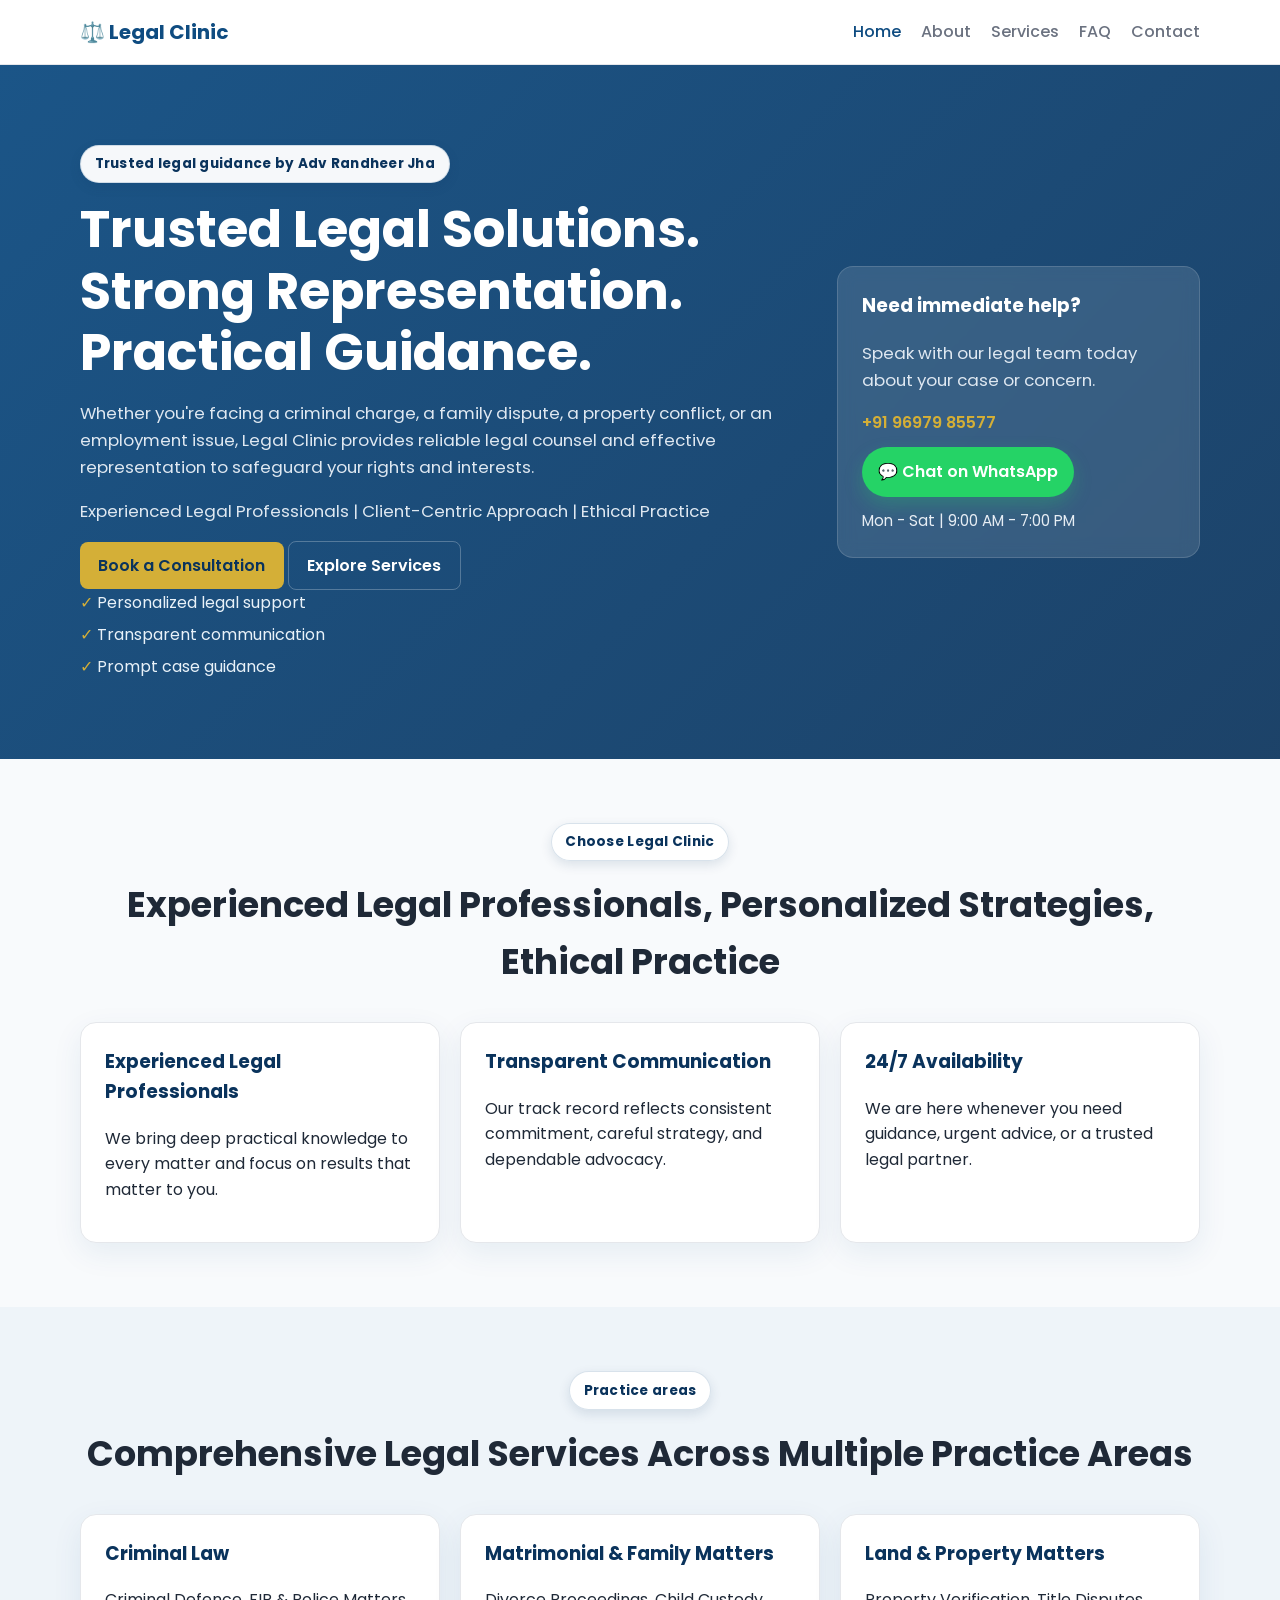
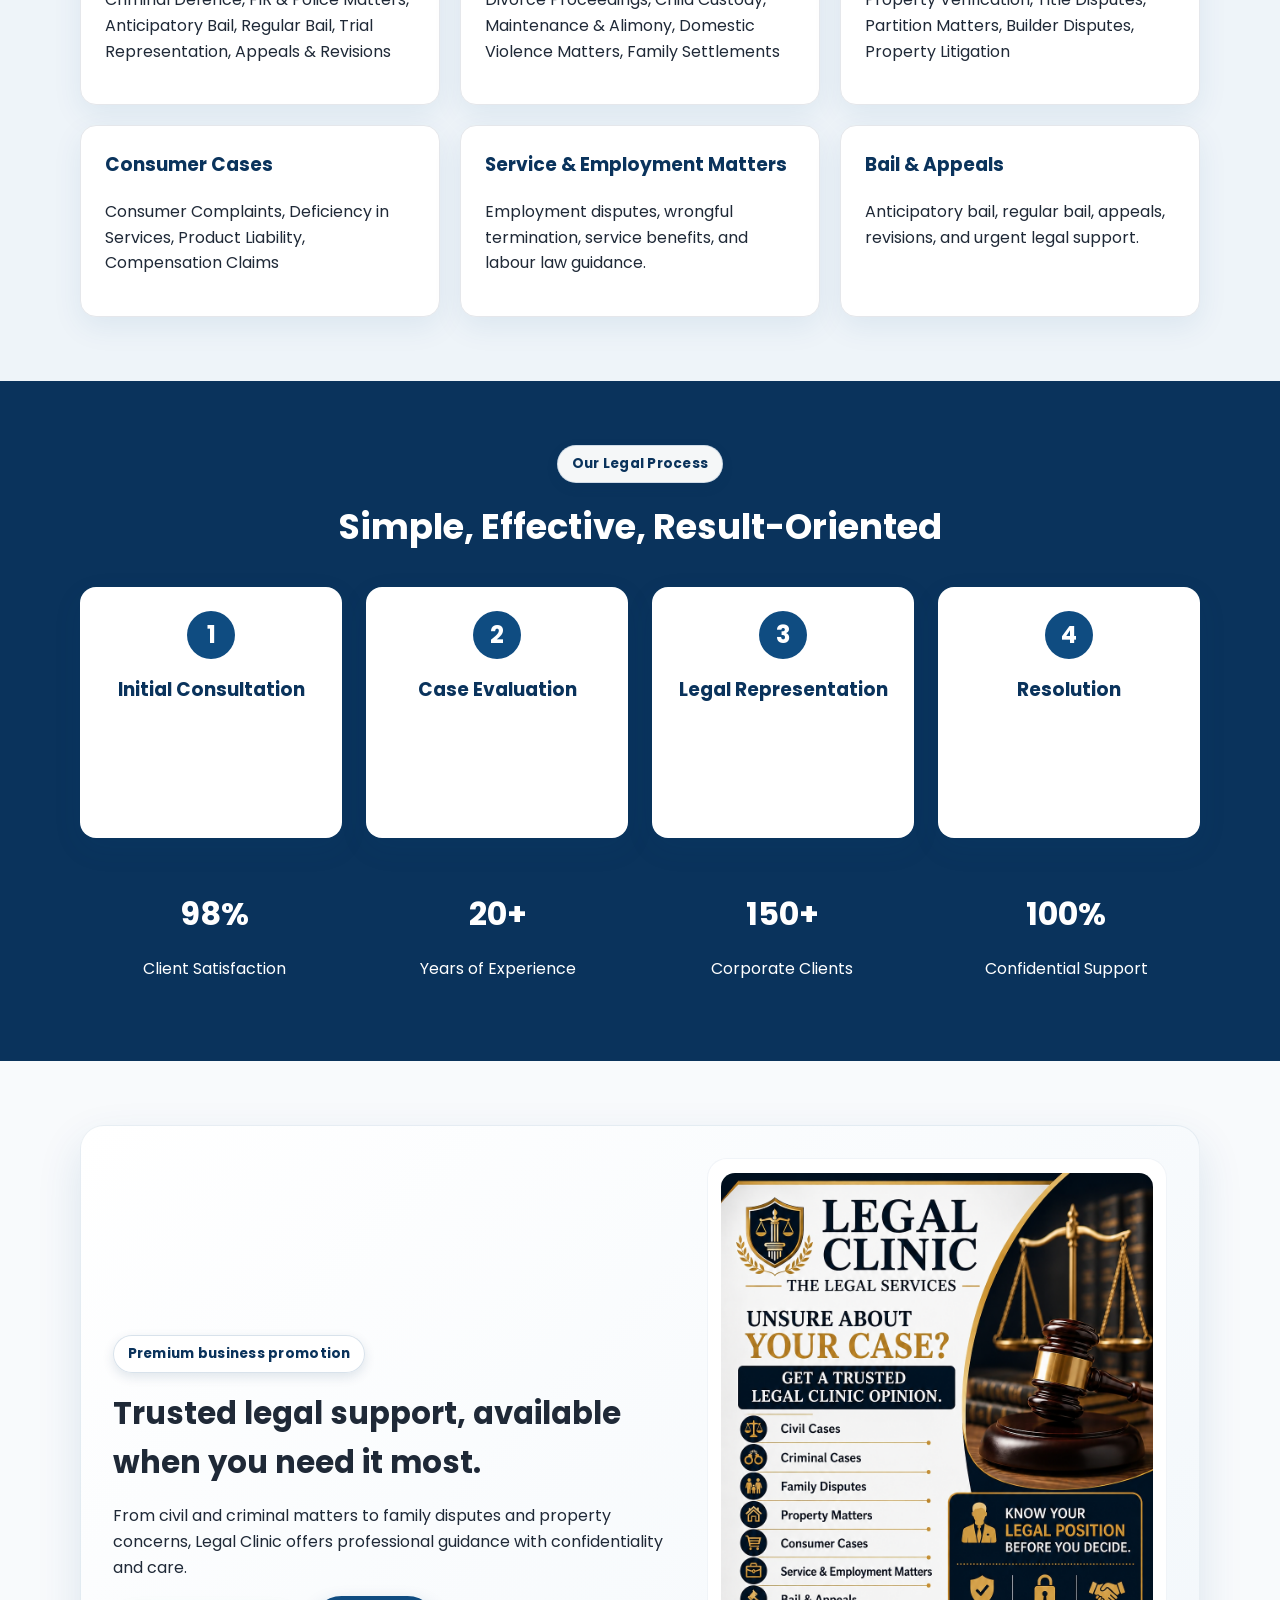
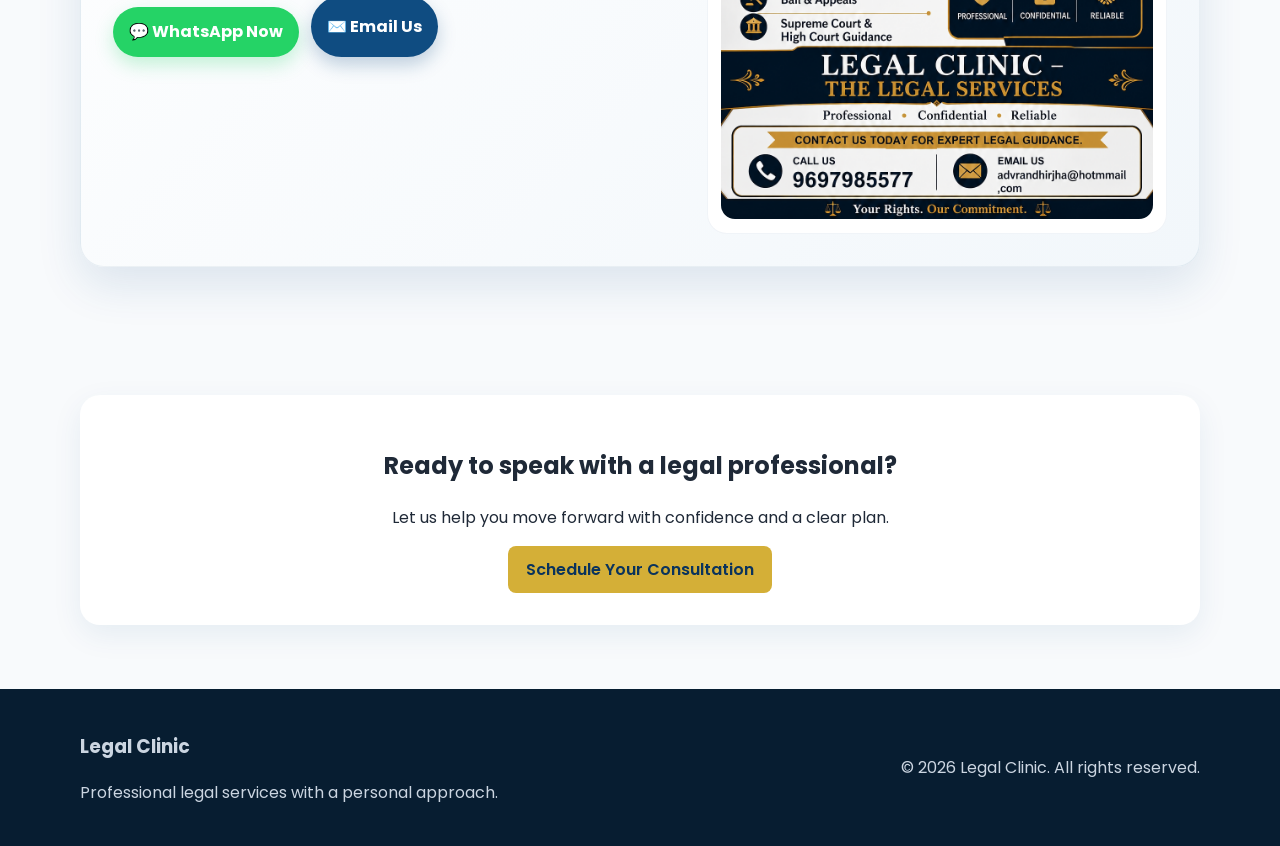
==== commit 922127f9: "Improve button and badge visiblity" ====
--- a/index.html
+++ b/index.html
@@ -50,7 +50,7 @@
                     <h3>Need immediate help?</h3>
                     <p>Speak with our legal team today about your case or concern.</p>
                     <a href="tel:+919697985577">+91 96979 85577</a>
-                    <a href="https://wa.me/919697985577?text=Hello%20Legal%20Clinic%2C%20I%20would%20like%20to%20discuss%20my%20legal%20matter." class="whatsapp-btn" target="_blank" rel="noopener noreferrer">Chat on WhatsApp</a>
+                    <a href="https://wa.me/919697985577?text=Hello%20Legal%20Clinic%2C%20I%20would%20like%20to%20discuss%20my%20legal%20matter." class="whatsapp-btn" target="_blank" rel="noopener noreferrer">💬 Chat on WhatsApp</a>
                     <div class="availability">Mon - Sat | 9:00 AM - 7:00 PM</div>
                 </div>
             </div>
@@ -170,8 +170,8 @@
                     <h2>Trusted legal support, available when you need it most.</h2>
                     <p>From civil and criminal matters to family disputes and property concerns, Legal Clinic offers professional guidance with confidentiality and care.</p>
                     <div class="flyer-actions">
-                        <a href="https://wa.me/919697985577?text=Hello%20Legal%20Clinic%2C%20I%20would%20like%20to%20book%20a%20consultation." class="btn btn-primary" target="_blank" rel="noopener noreferrer">WhatsApp Now</a>
-                        <a href="mailto:advrandhirjha@hotmail.com" class="btn btn-secondary">Email Us</a>
+                        <a href="https://wa.me/919697985577?text=Hello%20Legal%20Clinic%2C%20I%20would%20like%20to%20book%20a%20consultation." class="whatsapp-btn" target="_blank" rel="noopener noreferrer">💬 WhatsApp Now</a>
+                        <a href="mailto:advrandhirjha@hotmail.com" class="email-btn">✉️ Email Us</a>
                     </div>
                 </div>
                 <div class="premium-flyer-visual">
--- a/css/style.css
+++ b/css/style.css
@@ -16,6 +16,8 @@
     color: var(--text);
     background: var(--bg);
     line-height: 1.6;
+    -webkit-text-size-adjust: 100%;
+    text-size-adjust: 100%;
 }
 a { text-decoration: none; color: inherit; }
 img { max-width: 100%; }
@@ -81,14 +83,16 @@
 }
 .badge {
     display: inline-block;
-    padding: 0.4rem 0.8rem;
-    border-radius: 999px;
-    background: rgba(212,175,55,0.18);
-    color: #ffffff;
+    padding: 0.45rem 0.85rem;
+    border-radius: 999px;
+    background: rgba(255,255,255,0.96);
+    color: var(--primary-dark);
     font-size: 0.85rem;
     margin-bottom: 1rem;
-    font-weight: 600;
+    font-weight: 700;
     letter-spacing: 0.02em;
+    border: 1px solid rgba(15,76,129,0.16);
+    box-shadow: 0 4px 12px rgba(10,51,92,0.12);
 }
 .hero h1 {
     font-size: clamp(2rem, 4vw, 3.2rem);
@@ -104,6 +108,8 @@
     border-radius: 8px;
     font-weight: 600;
     transition: transform 0.2s ease, box-shadow 0.2s ease;
+    min-height: 44px;
+    line-height: 1.2;
 }
 .btn:hover { transform: translateY(-2px); }
 .btn-primary { background: var(--accent); color: var(--primary-dark); }
@@ -120,14 +126,29 @@
 .hero-card h3 { margin-top: 0; }
 .hero-card a { color: var(--accent); font-weight: 600; }
 .whatsapp-btn {
-    display: inline-block;
+    display: inline-flex;
+    align-items: center;
+    gap: 0.45rem;
     margin-top: 0.7rem;
-    padding: 0.65rem 0.95rem;
+    padding: 0.75rem 1rem;
     border-radius: 999px;
     background: #25d366;
-    color: white !important;
+    color: #ffffff !important;
     font-weight: 700;
     width: fit-content;
+    box-shadow: 0 8px 18px rgba(37,211,102,0.25);
+}
+.email-btn {
+    display: inline-flex;
+    align-items: center;
+    gap: 0.45rem;
+    padding: 0.75rem 1rem;
+    border-radius: 999px;
+    background: var(--primary);
+    color: #ffffff !important;
+    font-weight: 700;
+    width: fit-content;
+    box-shadow: 0 8px 18px rgba(15,76,129,0.25);
 }
 .availability { margin-top: 0.75rem; color: #e7eef4; font-size: 0.95rem; }
 .section { padding: 4rem 0; }
@@ -238,9 +259,16 @@
     }
     .nav-links.open { display: flex; }
     .hero-actions { flex-direction: column; align-items: flex-start; }
+    .hero h1 { font-size: 1.8rem; }
+    .hero p, .subheading { font-size: 0.98rem; }
     .cards, .stats-grid, .process-grid { grid-template-columns: 1fr; }
     .service-section ul { columns: 1; }
-    .hero { padding: 3.5rem 0; }
+    .hero { padding: 3.2rem 0; }
+    .section { padding: 3rem 0; }
     .footer-content { flex-direction: column; align-items: flex-start; }
     .header-inner { flex-wrap: wrap; }
-}
+    .container { width: min(1120px, calc(100% - 1.25rem)); }
+    .card, .process-step, .contact-card, .feature, .cta-box, .premium-flyer, .hero-card {
+        padding: 1.1rem;
+    }
+}
